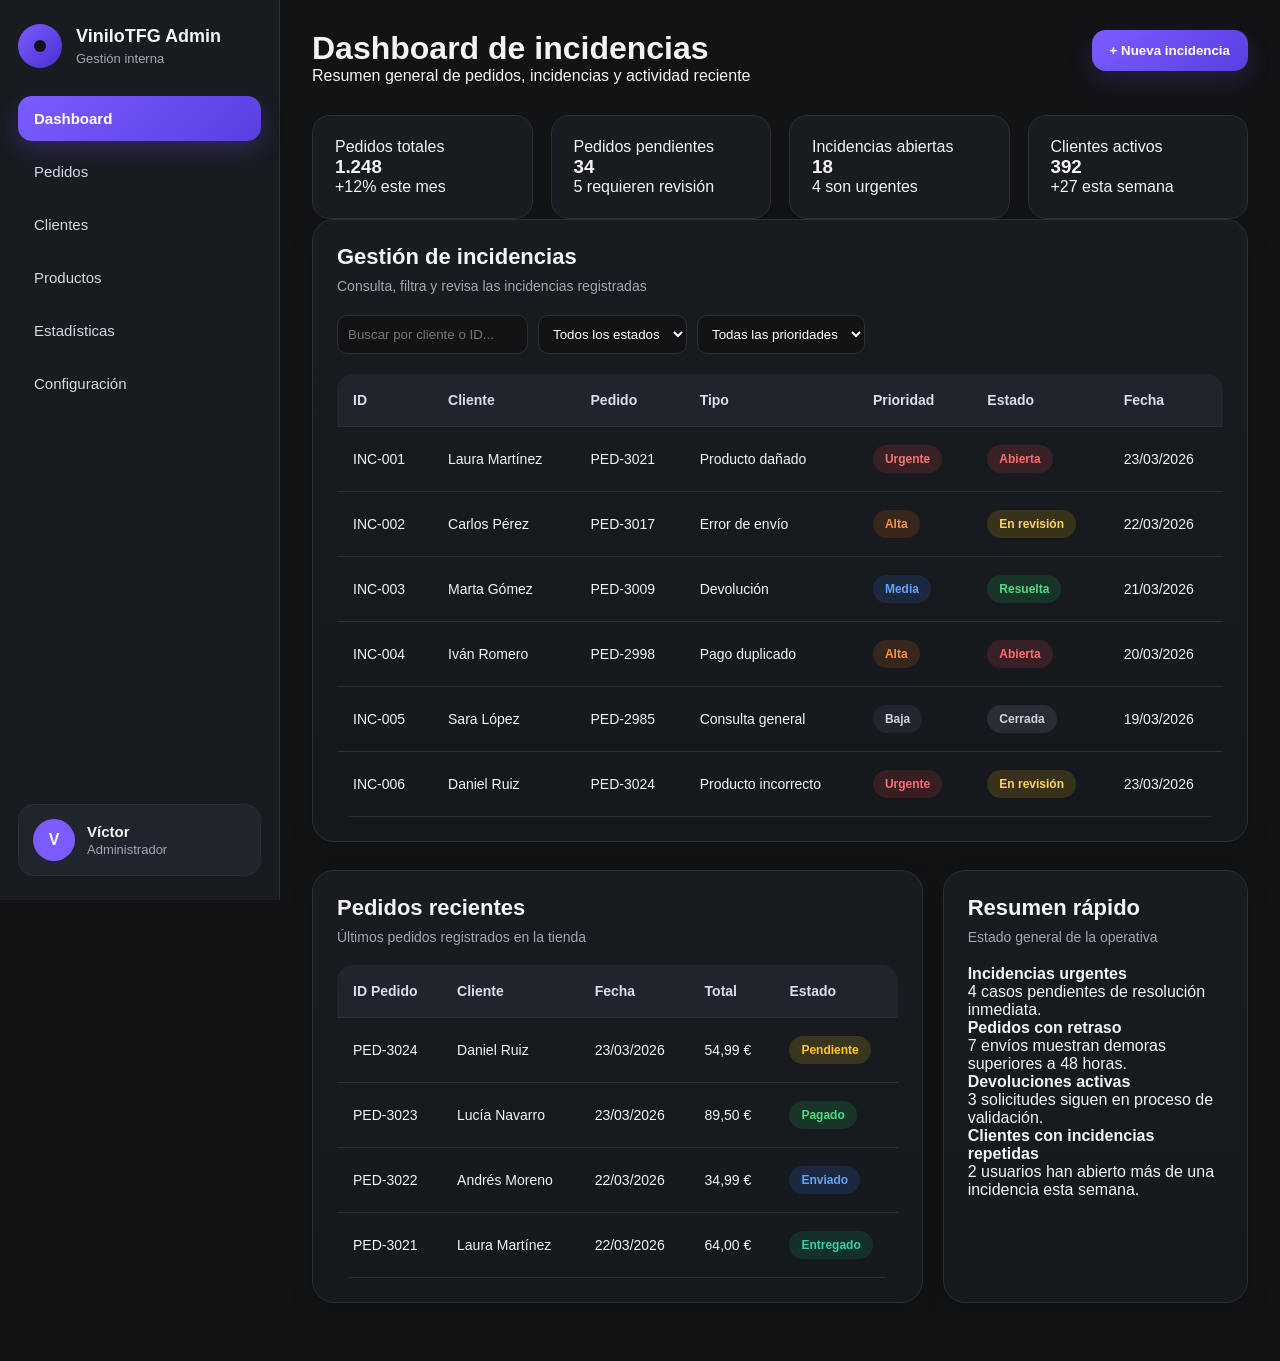
==== index.html @ 1e36442f "Primer commit" ====
<!DOCTYPE html>
<html lang="es">
<head>
  <meta charset="UTF-8" />
  <meta name="viewport" content="width=device-width, initial-scale=1.0" />
  <title>ViniloTFG Admin - Incidencias</title>
  <link rel="stylesheet" href="css/global.css">
  <link rel="stylesheet" href="css/dashboard.css">
</head>
<body>
  <div class="layout">
    
    <!-- SIDEBAR -->
    <aside class="sidebar">
      <div class="sidebar-top">
        <div class="logo-box">
          <div class="logo-circle"></div>
          <div>
            <h2>ViniloTFG Admin</h2>
            <p>Gestión interna</p>
          </div>
        </div>
      </div>

      <nav class="sidebar-nav">
        <a href="index.html" class="nav-item active">Dashboard</a>
        <a href="pedidos.html" class="nav-item">Pedidos</a>
        <a href="clientes.html" class="nav-item">Clientes</a>
        <a href="#" class="nav-item">Productos</a>
        <a href="#" class="nav-item">Estadísticas</a>
        <a href="#" class="nav-item">Configuración</a>
      </nav>

      <div class="sidebar-bottom">
        <div class="user-card">
          <div class="user-avatar">V</div>
          <div>
            <h4>Víctor</h4>
            <p>Administrador</p>
          </div>
        </div>
      </div>
    </aside>

    <!-- CONTENIDO PRINCIPAL -->
    <main class="main-content">
      
      <!-- TOPBAR -->
      <header class="topbar">
        <div>
          <h1>Dashboard de incidencias</h1>
          <p>Resumen general de pedidos, incidencias y actividad reciente</p>
        </div>

        <div class="topbar-actions">
          <button class="primary-btn" onclick="window.location.href='nueva-incidencia.html'">
                + Nueva incidencia
        </button>
        </div>
      </header>

      <!-- TARJETAS RESUMEN -->
      <section class="stats-grid">
        <div class="stat-card">
          <div class="stat-info">
            <p>Pedidos totales</p>
            <h3>1.248</h3>
            <span>+12% este mes</span>
          </div>
        </div>

        <div class="stat-card">
          <div class="stat-info">
            <p>Pedidos pendientes</p>
            <h3>34</h3>
            <span>5 requieren revisión</span>
          </div>
        </div>

        <div class="stat-card">
          <div class="stat-info">
            <p>Incidencias abiertas</p>
            <h3>18</h3>
            <span>4 son urgentes</span>
          </div>
        </div>

        <div class="stat-card">
          <div class="stat-info">
            <p>Clientes activos</p>
            <h3>392</h3>
            <span>+27 esta semana</span>
          </div>
        </div>
      </section>

      <!-- BLOQUE INCIDENCIAS -->
      <section class="panel">
        <div class="panel-header">
          <div>
            <h2>Gestión de incidencias</h2>
            <p>Consulta, filtra y revisa las incidencias registradas</p>
          </div>
        </div>

        <!-- FILTROS -->
        <div class="filters">
          <input type="text" id="searchIncident" placeholder="Buscar por cliente o ID..." />
          
          <select id="statusFilter">
            <option value="all">Todos los estados</option>
            <option value="Abierta">Abierta</option>
            <option value="En revisión">En revisión</option>
            <option value="Resuelta">Resuelta</option>
            <option value="Cerrada">Cerrada</option>
          </select>

          <select id="priorityFilter">
            <option value="all">Todas las prioridades</option>
            <option value="Baja">Baja</option>
            <option value="Media">Media</option>
            <option value="Alta">Alta</option>
            <option value="Urgente">Urgente</option>
          </select>
        </div>

        <!-- TABLA INCIDENCIAS -->
        <div class="table-container">
          <table>
            <thead>
              <tr>
                <th>ID</th>
                <th>Cliente</th>
                <th>Pedido</th>
                <th>Tipo</th>
                <th>Prioridad</th>
                <th>Estado</th>
                <th>Fecha</th>
              </tr>
            </thead>
            <tbody id="incidentTableBody">
              <!-- JS -->
            </tbody>
          </table>
        </div>
      </section>

      <!-- BLOQUE PEDIDOS RECIENTES -->
      <section class="bottom-grid">
        <div class="panel">
          <div class="panel-header">
            <div>
              <h2>Pedidos recientes</h2>
              <p>Últimos pedidos registrados en la tienda</p>
            </div>
          </div>

          <div class="table-container">
            <table>
              <thead>
                <tr>
                  <th>ID Pedido</th>
                  <th>Cliente</th>
                  <th>Fecha</th>
                  <th>Total</th>
                  <th>Estado</th>
                </tr>
              </thead>
              <tbody id="ordersTableBody">
                <!-- JS -->
              </tbody>
            </table>
          </div>
        </div>

        <div class="panel">
          <div class="panel-header">
            <div>
              <h2>Resumen rápido</h2>
              <p>Estado general de la operativa</p>
            </div>
          </div>

          <div class="summary-boxes">
            <div class="summary-item">
              <h4>Incidencias urgentes</h4>
              <p>4 casos pendientes de resolución inmediata.</p>
            </div>

            <div class="summary-item">
              <h4>Pedidos con retraso</h4>
              <p>7 envíos muestran demoras superiores a 48 horas.</p>
            </div>

            <div class="summary-item">
              <h4>Devoluciones activas</h4>
              <p>3 solicitudes siguen en proceso de validación.</p>
            </div>

            <div class="summary-item">
              <h4>Clientes con incidencias repetidas</h4>
              <p>2 usuarios han abierto más de una incidencia esta semana.</p>
            </div>
          </div>
        </div>
      </section>

    </main>
  </div>

  <script src="script.js"></script>
</body>
</html>
---- css/global.css ----
* {
  margin: 0;
  padding: 0;
  box-sizing: border-box;
  font-family: Arial, Helvetica, sans-serif;
}

html {
  scroll-behavior: smooth;
}

body {
  background-color: #111315;
  color: #f3f4f6;
}

a {
  color: inherit;
  text-decoration: none;
}

.layout {
  display: flex;
  min-height: 100vh;
}

/* SIDEBAR */
.sidebar {
  width: 280px;
  min-width: 280px;
  background-color: #181b20;
  border-right: 1px solid #2a2f38;
  display: flex;
  flex-direction: column;
  justify-content: flex-start;
  padding: 24px 18px;
  position: sticky;
  top: 0;
  height: 100vh;
}

.sidebar-top {
  margin-bottom: 28px;
}

.logo-box {
  display: flex;
  align-items: center;
  gap: 14px;
}

.logo-circle {
  width: 44px;
  height: 44px;
  background: linear-gradient(135deg, #7c5cff, #4b2fd1);
  border-radius: 50%;
  position: relative;
  flex-shrink: 0;
}

.logo-circle::after {
  content: "";
  width: 12px;
  height: 12px;
  background-color: #111315;
  border-radius: 50%;
  position: absolute;
  top: 16px;
  left: 16px;
}

.logo-box h2 {
  font-size: 18px;
  margin-bottom: 4px;
  line-height: 1.2;
}

.logo-box p {
  color: #a1a7b3;
  font-size: 13px;
}

.sidebar-nav {
  display: flex;
  flex-direction: column;
  gap: 8px;
}

.nav-item {
  text-decoration: none;
  color: #d5d9e2;
  padding: 14px 16px;
  border-radius: 14px;
  transition: 0.25s ease;
  font-size: 15px;
  font-weight: 500;
}

.nav-item:hover {
  background-color: #222833;
  color: #ffffff;
  transform: translateX(2px);
}

.nav-item.active {
  background: linear-gradient(135deg, #7c5cff, #5a3fe0);
  color: white;
  font-weight: bold;
  box-shadow: 0 10px 24px rgba(124, 92, 255, 0.22);
}

.sidebar-bottom {
  margin-top: auto;
  padding-top: 24px;
}

.clickable-row {
  cursor: pointer;
}

.clickable-row:hover {
  background-color: #232832 !important;
  transform: scale(1.01);
}

.user-card {
  background-color: #20242c;
  border: 1px solid #2a2f38;
  border-radius: 16px;
  padding: 14px;
  display: flex;
  align-items: center;
  gap: 12px;
}

.user-avatar {
  width: 42px;
  height: 42px;
  border-radius: 50%;
  background-color: #7c5cff;
  display: flex;
  align-items: center;
  justify-content: center;
  font-weight: bold;
}

.user-card h4 {
  font-size: 15px;
  margin-bottom: 2px;
}

.user-card p {
  font-size: 13px;
  color: #a1a7b3;
}

/* MAIN */
.main-content {
  flex: 1;
  padding: 30px 32px;
}

/* BOTONES */
.primary-btn {
  background: linear-gradient(135deg, #7c5cff, #5a3fe0);
  border: none;
  color: white;
  padding: 13px 18px;
  border-radius: 14px;
  cursor: pointer;
  font-weight: bold;
  transition: 0.25s ease;
  box-shadow: 0 10px 24px rgba(124, 92, 255, 0.18);
}

.primary-btn:hover {
  transform: translateY(-1px);
  opacity: 0.96;
}

.primary-btn:active {
  transform: translateY(0);
}

.secondary-btn {
  background-color: #20242c;
  border: 1px solid #2a2f38;
  color: #f3f4f6;
  padding: 13px 18px;
  border-radius: 14px;
  cursor: pointer;
  font-weight: 600;
  transition: 0.25s ease;
}

.secondary-btn:hover {
  background-color: #252b34;
}

/* PANEL */
.panel {
  background: linear-gradient(180deg, #181b20 0%, #15181d 100%);
  border: 1px solid #2a2f38;
  border-radius: 22px;
  padding: 24px;
  margin-bottom: 28px;
  box-shadow: 0 8px 24px rgba(0, 0, 0, 0.14);
}

.panel-header {
  display: flex;
  justify-content: space-between;
  align-items: center;
  margin-bottom: 18px;
}

.panel-header h2 {
  font-size: 22px;
  margin-bottom: 6px;
  line-height: 1.2;
}

.panel-header p {
  color: #a1a7b3;
  font-size: 14px;
  line-height: 1.45;
}

/* TABLAS */
.table-container {
  overflow-x: auto;
  border-radius: 16px;
}

table {
  width: 100%;
  border-collapse: collapse;
}

thead {
  background-color: #20242c;
}

th,
td {
  text-align: left;
  padding: 18px 16px;
  border-bottom: 1px solid #2a2f38;
  font-size: 14px;
  vertical-align: middle;
}

th {
  color: #d8deea;
  font-weight: 700;
}

td {
  color: #f3f4f6;
}

tbody tr {
  transition: 0.2s ease;
}

tbody tr:hover {
  background-color: #1e232b;
}

/* BADGES */
.badge {
  display: inline-flex;
  align-items: center;
  justify-content: center;
  padding: 7px 12px;
  border-radius: 999px;
  font-size: 12px;
  font-weight: bold;
  white-space: nowrap;
}

.badge-open {
  background-color: rgba(255, 77, 79, 0.15);
  color: #ff6b6b;
}

.badge-review {
  background-color: rgba(255, 193, 7, 0.15);
  color: #ffd166;
}

.badge-resolved {
  background-color: rgba(34, 197, 94, 0.15);
  color: #4ade80;
}

.badge-closed {
  background-color: rgba(148, 163, 184, 0.15);
  color: #cbd5e1;
}

.badge-low {
  background-color: rgba(100, 116, 139, 0.15);
  color: #cbd5e1;
}

.badge-medium {
  background-color: rgba(59, 130, 246, 0.15);
  color: #60a5fa;
}

.badge-high {
  background-color: rgba(249, 115, 22, 0.15);
  color: #fb923c;
}

.badge-urgent {
  background-color: rgba(239, 68, 68, 0.15);
  color: #f87171;
}

.badge-pending {
  background-color: rgba(250, 204, 21, 0.15);
  color: #facc15;
}

.badge-paid {
  background-color: rgba(34, 197, 94, 0.15);
  color: #4ade80;
}

.badge-shipped {
  background-color: rgba(59, 130, 246, 0.15);
  color: #60a5fa;
}

.badge-delivered {
  background-color: rgba(16, 185, 129, 0.15);
  color: #34d399;
}

.clickable-row {
  cursor: pointer;
}

.clickable-row:hover {
  background-color: #232832 !important;
}

/* SCROLLBAR */
::-webkit-scrollbar {
  width: 10px;
  height: 10px;
}

::-webkit-scrollbar-track {
  background: #111315;
}

::-webkit-scrollbar-thumb {
  background: #2a2f38;
  border-radius: 999px;
}

::-webkit-scrollbar-thumb:hover {
  background: #3a4150;
}

/* RESPONSIVE */
@media (max-width: 1024px) {
  .layout {
    flex-direction: column;
  }

  .sidebar {
    width: 100%;
    min-width: 100%;
    height: auto;
    position: relative;
    border-right: none;
    border-bottom: 1px solid #2a2f38;
  }

  .sidebar-bottom {
    margin-top: 24px;
  }

  .main-content {
    padding: 24px;
  }
}

@media (max-width: 700px) {
  .main-content {
    padding: 18px;
  }

  .panel {
    padding: 18px;
  }

  th,
  td {
    padding: 14px 12px;
  }
}
/* FORMULARIOS */

form label {
  display: block;
  margin-bottom: 10px;
  font-size: 15px;
  color: #c7ced9;
  font-weight: 500;
}

form input,
form select,
form textarea {
  width: 100%;
  background-color: #202632;
  border: 1px solid #465066;
  border-radius: 14px;
  padding: 14px 16px;
  color: #f3f4f6;
  font-size: 15px;
  outline: none;
  transition: 0.2s ease;
  box-shadow: inset 0 1px 0 rgba(255, 255, 255, 0.03);
}

form input::placeholder,
form textarea::placeholder {
  color: #9aa3b2;
}

form input:focus,
form select:focus,
form textarea:focus {
  border-color: #7c5cff;
  box-shadow:
    0 0 0 3px rgba(124, 92, 255, 0.16),
    inset 0 1px 0 rgba(255, 255, 255, 0.04);
  background-color: #252c39;
}

.form-grid {
  display: grid;
  grid-template-columns: 1fr 1fr;
  gap: 24px;
}

textarea {
  resize: vertical;
  min-height: 160px;
}

.form-actions {
  margin-top: 30px;
  display: flex;
  gap: 12px;
}

@media (max-width: 900px) {
  .form-grid {
    grid-template-columns: 1fr;
  }
}
---- css/dashboard.css ----
.topbar {
  display: flex;
  justify-content: space-between;
  margin-bottom: 30px;
}

.stats-grid {
  display: grid;
  grid-template-columns: repeat(4, 1fr);
  gap: 18px;
}

.stat-card {
  background-color: #181b20;
  border: 1px solid #2a2f38;
  border-radius: 18px;
  padding: 22px;
}

.filters {
  display: flex;
  gap: 10px;
  margin-bottom: 20px;
}

.filters input,
.filters select {
  background-color: #111315;
  color: white;
  border: 1px solid #2a2f38;
  border-radius: 10px;
  padding: 10px;
}

.bottom-grid {
  display: grid;
  grid-template-columns: 2fr 1fr;
  gap: 20px;
}
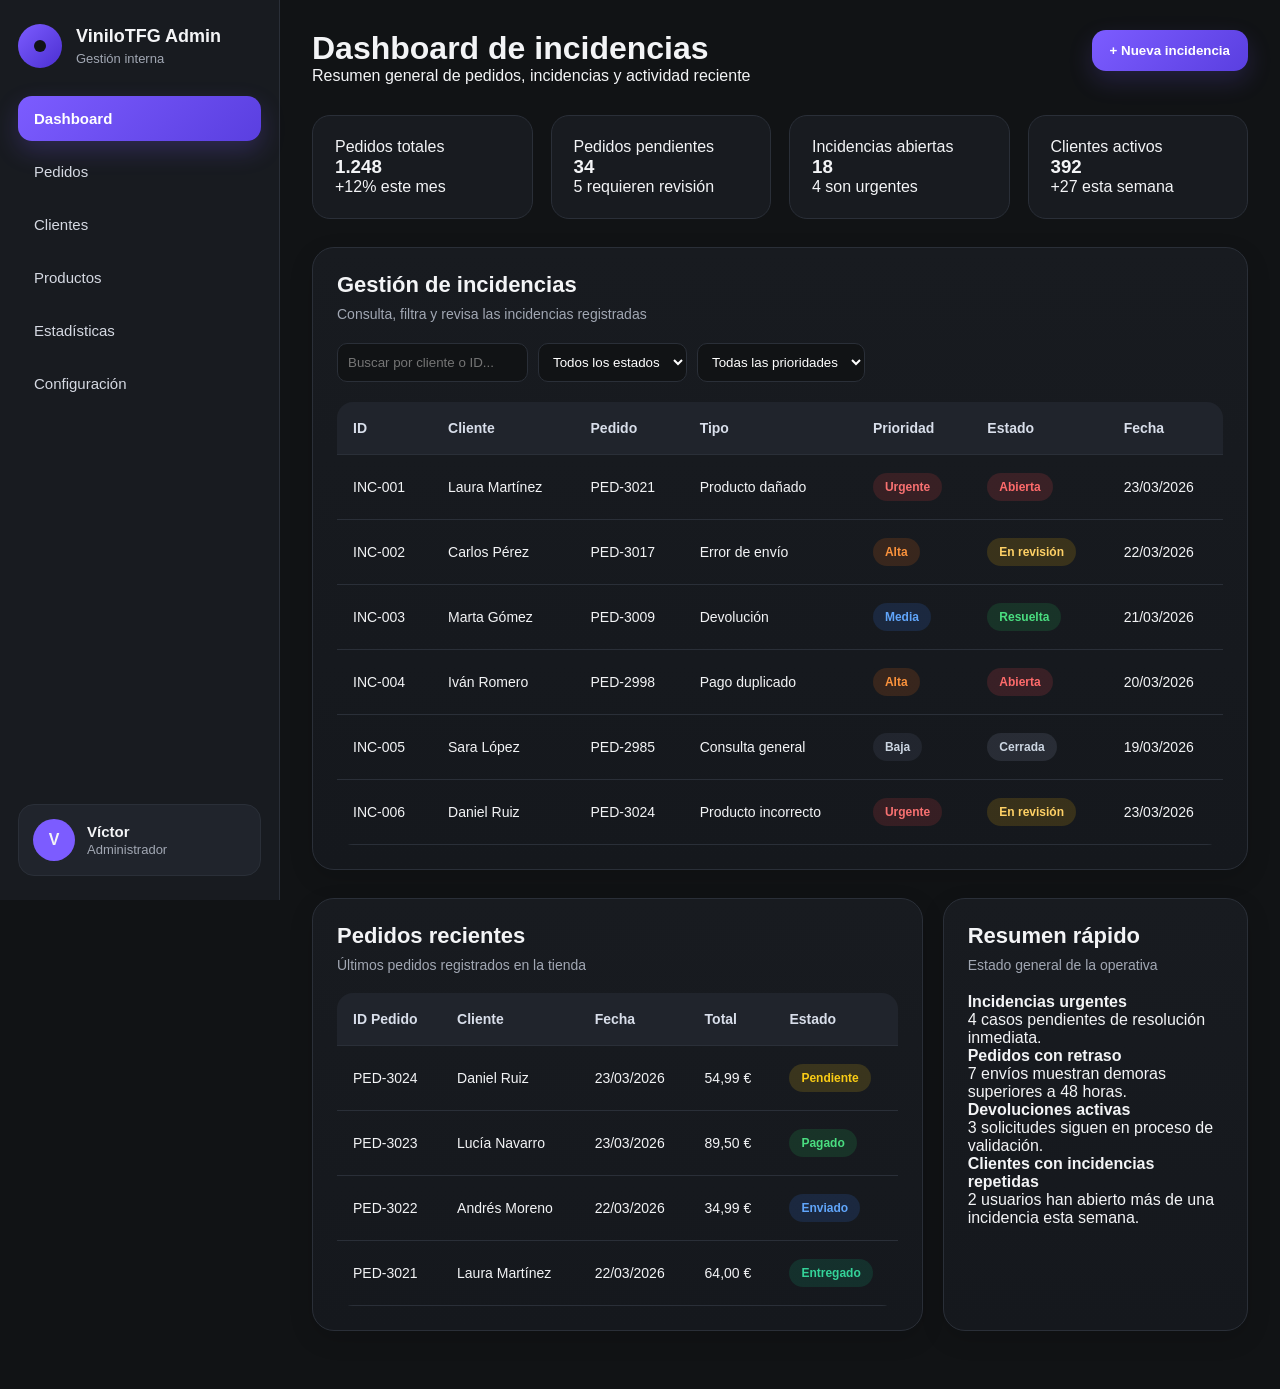
==== commit db30b832: "Todas las secciones" ====
--- a/index.html
+++ b/index.html
@@ -26,9 +26,9 @@
         <a href="index.html" class="nav-item active">Dashboard</a>
         <a href="pedidos.html" class="nav-item">Pedidos</a>
         <a href="clientes.html" class="nav-item">Clientes</a>
-        <a href="#" class="nav-item">Productos</a>
-        <a href="#" class="nav-item">Estadísticas</a>
-        <a href="#" class="nav-item">Configuración</a>
+        <a href="productos.html" class="nav-item">Productos</a>
+        <a href="estadisticas.html" class="nav-item">Estadísticas</a>
+        <a href="configuracion.html" class="nav-item">Configuración</a>
       </nav>
 
       <div class="sidebar-bottom">
@@ -208,6 +208,8 @@
     </main>
   </div>
 
-  <script src="script.js"></script>
+  <script src="js/shared.js"></script>
+  <script src="js/incidencias.js"></script>
+  <script src="js/pedidos.js"></script>
 </body>
 </html>
--- a/css/dashboard.css
+++ b/css/dashboard.css
@@ -8,6 +8,7 @@
   display: grid;
   grid-template-columns: repeat(4, 1fr);
   gap: 18px;
+  margin-bottom: 28px;
 }
 
 .stat-card {
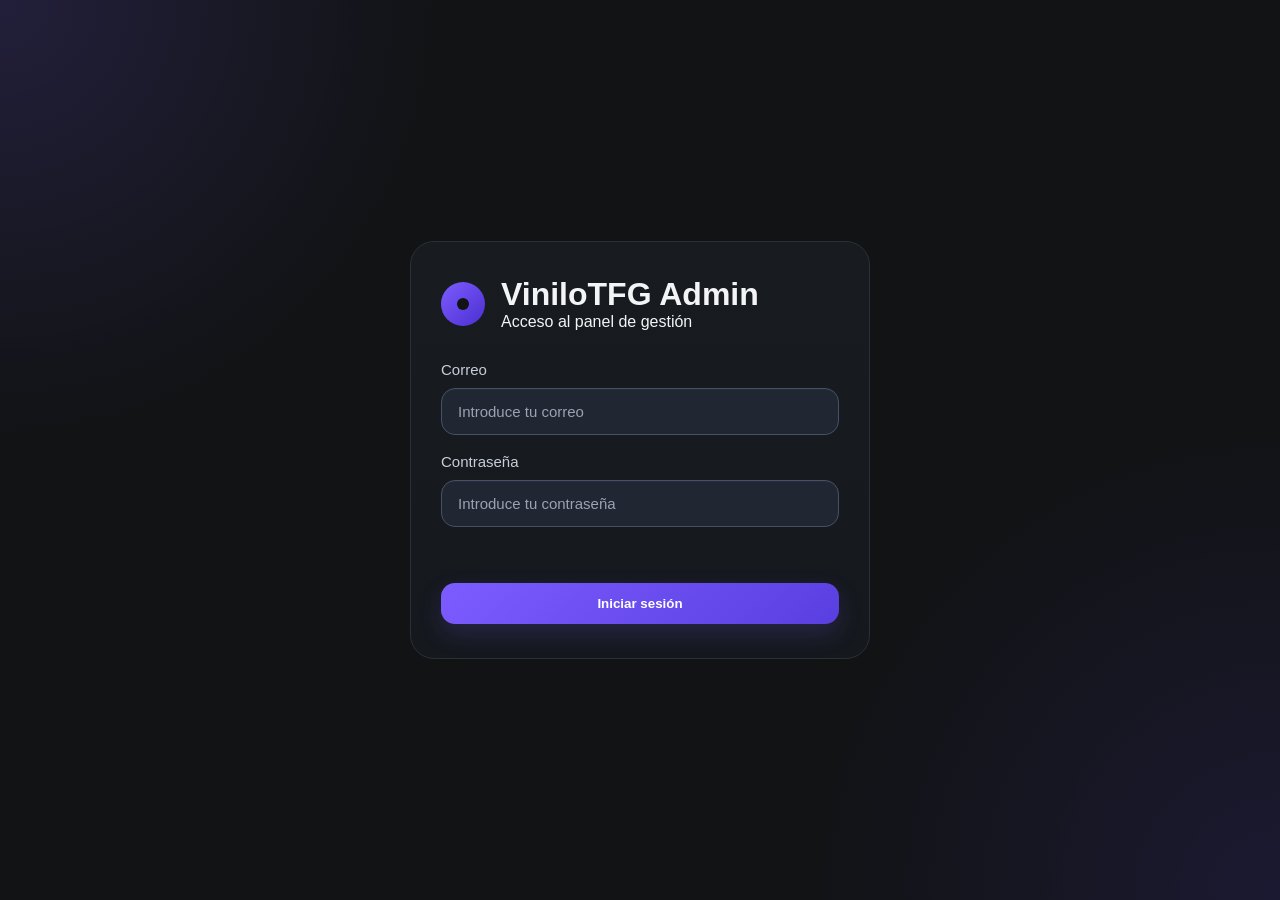
==== commit 99bbb06e: "loginycomments" ====
--- a/index.html
+++ b/index.html
@@ -4,13 +4,16 @@
   <meta charset="UTF-8" />
   <meta name="viewport" content="width=device-width, initial-scale=1.0" />
   <title>ViniloTFG Admin - Incidencias</title>
+
+  <!-- Hojas de estilo principales del sistema -->
   <link rel="stylesheet" href="css/global.css">
   <link rel="stylesheet" href="css/dashboard.css">
+  <link rel="stylesheet" href="css/theme.css">
 </head>
 <body>
   <div class="layout">
     
-    <!-- SIDEBAR -->
+    <!-- Barra lateral de navegación -->
     <aside class="sidebar">
       <div class="sidebar-top">
         <div class="logo-box">
@@ -22,6 +25,7 @@
         </div>
       </div>
 
+      <!-- Menú lateral con acceso a las distintas secciones -->
       <nav class="sidebar-nav">
         <a href="index.html" class="nav-item active">Dashboard</a>
         <a href="pedidos.html" class="nav-item">Pedidos</a>
@@ -31,6 +35,7 @@
         <a href="configuracion.html" class="nav-item">Configuración</a>
       </nav>
 
+      <!-- Información del usuario actual -->
       <div class="sidebar-bottom">
         <div class="user-card">
           <div class="user-avatar">V</div>
@@ -45,13 +50,14 @@
     <!-- CONTENIDO PRINCIPAL -->
     <main class="main-content">
       
-      <!-- TOPBAR -->
+      <!-- Cabecera del dashboard -->
       <header class="topbar">
         <div>
           <h1>Dashboard de incidencias</h1>
           <p>Resumen general de pedidos, incidencias y actividad reciente</p>
         </div>
 
+        <!-- Acción principal para crear una nueva incidencia -->
         <div class="topbar-actions">
           <button class="primary-btn" onclick="window.location.href='nueva-incidencia.html'">
                 + Nueva incidencia
@@ -59,7 +65,7 @@
         </div>
       </header>
 
-      <!-- TARJETAS RESUMEN -->
+      <!-- Tarjetas con resumen rápido de métricas -->
       <section class="stats-grid">
         <div class="stat-card">
           <div class="stat-info">
@@ -94,7 +100,7 @@
         </div>
       </section>
 
-      <!-- BLOQUE INCIDENCIAS -->
+      <!-- BLOQUE DE GESTIÓN DE INCIDENCIAS -->
       <section class="panel">
         <div class="panel-header">
           <div>
@@ -103,7 +109,7 @@
           </div>
         </div>
 
-        <!-- FILTROS -->
+        <!-- Filtros para buscar y clasificar incidencias -->
         <div class="filters">
           <input type="text" id="searchIncident" placeholder="Buscar por cliente o ID..." />
           
@@ -124,7 +130,7 @@
           </select>
         </div>
 
-        <!-- TABLA INCIDENCIAS -->
+        <!-- Tabla donde se cargan las incidencias dinámicamente -->
         <div class="table-container">
           <table>
             <thead>
@@ -139,13 +145,13 @@
               </tr>
             </thead>
             <tbody id="incidentTableBody">
-              <!-- JS -->
+              <!-- Contenido generado por JavaScript -->
             </tbody>
           </table>
         </div>
       </section>
 
-      <!-- BLOQUE PEDIDOS RECIENTES -->
+      <!-- BLOQUE DE PEDIDOS RECIENTES Y RESUMEN -->
       <section class="bottom-grid">
         <div class="panel">
           <div class="panel-header">
@@ -155,6 +161,7 @@
             </div>
           </div>
 
+          <!-- Tabla con los últimos pedidos -->
           <div class="table-container">
             <table>
               <thead>
@@ -167,12 +174,13 @@
                 </tr>
               </thead>
               <tbody id="ordersTableBody">
-                <!-- JS -->
+                <!-- Contenido generado por JavaScript -->
               </tbody>
             </table>
           </div>
         </div>
 
+        <!-- Panel de resumen rápido del sistema -->
         <div class="panel">
           <div class="panel-header">
             <div>
@@ -208,6 +216,7 @@
     </main>
   </div>
 
+  <!-- Scripts compartidos y específicos del dashboard -->
   <script src="js/shared.js"></script>
   <script src="js/incidencias.js"></script>
   <script src="js/pedidos.js"></script>
--- a/css/global.css
+++ b/css/global.css
@@ -1,30 +1,38 @@
+/* RESET GENERAL:
+   Limpia estilos por defecto del navegador y define base global */
 * {
   margin: 0;
   padding: 0;
-  box-sizing: border-box;
+  box-sizing: border-box; /* Hace más fácil calcular tamaños */
   font-family: Arial, Helvetica, sans-serif;
 }
 
+/* Scroll suave al navegar entre secciones */
 html {
   scroll-behavior: smooth;
 }
 
+/* Estilo base de la página (tema oscuro) */
 body {
   background-color: #111315;
   color: #f3f4f6;
 }
 
+/* Enlaces sin subrayado y heredando color */
 a {
   color: inherit;
   text-decoration: none;
 }
 
+/* CONTENEDOR PRINCIPAL:
+   Divide la pantalla en sidebar + contenido */
 .layout {
   display: flex;
   min-height: 100vh;
 }
 
-/* SIDEBAR */
+/* SIDEBAR:
+   Menú lateral fijo con estructura vertical */
 .sidebar {
   width: 280px;
   min-width: 280px;
@@ -34,21 +42,24 @@
   flex-direction: column;
   justify-content: flex-start;
   padding: 24px 18px;
-  position: sticky;
+  position: sticky; /* Se queda fija al hacer scroll */
   top: 0;
   height: 100vh;
 }
 
+/* Separación superior (logo/zona inicial) */
 .sidebar-top {
   margin-bottom: 28px;
 }
 
+/* Contenedor del logo + texto */
 .logo-box {
   display: flex;
   align-items: center;
   gap: 14px;
 }
 
+/* Círculo visual del logo con degradado */
 .logo-circle {
   width: 44px;
   height: 44px;
@@ -58,6 +69,7 @@
   flex-shrink: 0;
 }
 
+/* Detalle interior del logo (efecto punto) */
 .logo-circle::after {
   content: "";
   width: 12px;
@@ -69,39 +81,45 @@
   left: 16px;
 }
 
+/* Texto principal del logo */
 .logo-box h2 {
   font-size: 18px;
   margin-bottom: 4px;
   line-height: 1.2;
 }
 
+/* Subtexto del logo */
 .logo-box p {
   color: #a1a7b3;
   font-size: 13px;
 }
 
+/* MENÚ DE NAVEGACIÓN */
 .sidebar-nav {
   display: flex;
   flex-direction: column;
   gap: 8px;
 }
 
+/* Elemento de menú */
 .nav-item {
   text-decoration: none;
   color: #d5d9e2;
   padding: 14px 16px;
   border-radius: 14px;
-  transition: 0.25s ease;
+  transition: 0.25s ease; /* Animaciones suaves */
   font-size: 15px;
   font-weight: 500;
 }
 
+/* Hover: pequeño desplazamiento y cambio de fondo */
 .nav-item:hover {
   background-color: #222833;
   color: #ffffff;
   transform: translateX(2px);
 }
 
+/* Item activo (seleccionado) */
 .nav-item.active {
   background: linear-gradient(135deg, #7c5cff, #5a3fe0);
   color: white;
@@ -109,11 +127,13 @@
   box-shadow: 0 10px 24px rgba(124, 92, 255, 0.22);
 }
 
+/* ZONA INFERIOR SIDEBAR (usuario) */
 .sidebar-bottom {
-  margin-top: auto;
+  margin-top: auto; /* Empuja al fondo */
   padding-top: 24px;
 }
 
+/* Filas clicables (tablas, listas, etc.) */
 .clickable-row {
   cursor: pointer;
 }
@@ -123,6 +143,7 @@
   transform: scale(1.01);
 }
 
+/* TARJETA DE USUARIO */
 .user-card {
   background-color: #20242c;
   border: 1px solid #2a2f38;
@@ -133,6 +154,7 @@
   gap: 12px;
 }
 
+/* Avatar circular del usuario */
 .user-avatar {
   width: 42px;
   height: 42px;
@@ -144,23 +166,25 @@
   font-weight: bold;
 }
 
+/* Nombre usuario */
 .user-card h4 {
   font-size: 15px;
   margin-bottom: 2px;
 }
 
+/* Info secundaria usuario */
 .user-card p {
   font-size: 13px;
   color: #a1a7b3;
 }
 
-/* MAIN */
+/* CONTENIDO PRINCIPAL */
 .main-content {
-  flex: 1;
+  flex: 1; /* Ocupa el resto del espacio */
   padding: 30px 32px;
 }
 
-/* BOTONES */
+/* BOTONES PRINCIPALES */
 .primary-btn {
   background: linear-gradient(135deg, #7c5cff, #5a3fe0);
   border: none;
@@ -173,15 +197,18 @@
   box-shadow: 0 10px 24px rgba(124, 92, 255, 0.18);
 }
 
+/* Hover botón principal */
 .primary-btn:hover {
   transform: translateY(-1px);
   opacity: 0.96;
 }
 
+/* Click botón */
 .primary-btn:active {
   transform: translateY(0);
 }
 
+/* BOTÓN SECUNDARIO */
 .secondary-btn {
   background-color: #20242c;
   border: 1px solid #2a2f38;
@@ -197,7 +224,7 @@
   background-color: #252b34;
 }
 
-/* PANEL */
+/* PANEL (tarjetas/contenedores principales) */
 .panel {
   background: linear-gradient(180deg, #181b20 0%, #15181d 100%);
   border: 1px solid #2a2f38;
@@ -207,6 +234,7 @@
   box-shadow: 0 8px 24px rgba(0, 0, 0, 0.14);
 }
 
+/* Cabecera del panel */
 .panel-header {
   display: flex;
   justify-content: space-between;
@@ -214,12 +242,14 @@
   margin-bottom: 18px;
 }
 
+/* Título del panel */
 .panel-header h2 {
   font-size: 22px;
   margin-bottom: 6px;
   line-height: 1.2;
 }
 
+/* Subtítulo/descripción */
 .panel-header p {
   color: #a1a7b3;
   font-size: 14px;
@@ -228,7 +258,7 @@
 
 /* TABLAS */
 .table-container {
-  overflow-x: auto;
+  overflow-x: auto; /* Scroll horizontal si hace falta */
   border-radius: 16px;
 }
 
@@ -237,10 +267,12 @@
   border-collapse: collapse;
 }
 
+/* Cabecera tabla */
 thead {
   background-color: #20242c;
 }
 
+/* Celdas */
 th,
 td {
   text-align: left;
@@ -250,15 +282,18 @@
   vertical-align: middle;
 }
 
+/* Encabezados */
 th {
   color: #d8deea;
   font-weight: 700;
 }
 
+/* Contenido */
 td {
   color: #f3f4f6;
 }
 
+/* Hover filas */
 tbody tr {
   transition: 0.2s ease;
 }
@@ -267,7 +302,8 @@
   background-color: #1e232b;
 }
 
-/* BADGES */
+/* BADGES:
+   Etiquetas de estado/prioridad */
 .badge {
   display: inline-flex;
   align-items: center;
@@ -279,75 +315,21 @@
   white-space: nowrap;
 }
 
-.badge-open {
-  background-color: rgba(255, 77, 79, 0.15);
-  color: #ff6b6b;
-}
-
-.badge-review {
-  background-color: rgba(255, 193, 7, 0.15);
-  color: #ffd166;
-}
-
-.badge-resolved {
-  background-color: rgba(34, 197, 94, 0.15);
-  color: #4ade80;
-}
-
-.badge-closed {
-  background-color: rgba(148, 163, 184, 0.15);
-  color: #cbd5e1;
-}
-
-.badge-low {
-  background-color: rgba(100, 116, 139, 0.15);
-  color: #cbd5e1;
-}
-
-.badge-medium {
-  background-color: rgba(59, 130, 246, 0.15);
-  color: #60a5fa;
-}
-
-.badge-high {
-  background-color: rgba(249, 115, 22, 0.15);
-  color: #fb923c;
-}
-
-.badge-urgent {
-  background-color: rgba(239, 68, 68, 0.15);
-  color: #f87171;
-}
-
-.badge-pending {
-  background-color: rgba(250, 204, 21, 0.15);
-  color: #facc15;
-}
-
-.badge-paid {
-  background-color: rgba(34, 197, 94, 0.15);
-  color: #4ade80;
-}
-
-.badge-shipped {
-  background-color: rgba(59, 130, 246, 0.15);
-  color: #60a5fa;
-}
-
-.badge-delivered {
-  background-color: rgba(16, 185, 129, 0.15);
-  color: #34d399;
-}
-
-.clickable-row {
-  cursor: pointer;
-}
-
-.clickable-row:hover {
-  background-color: #232832 !important;
-}
-
-/* SCROLLBAR */
+/* Diferentes estados visuales */
+.badge-open { background-color: rgba(255, 77, 79, 0.15); color: #ff6b6b; }
+.badge-review { background-color: rgba(255, 193, 7, 0.15); color: #ffd166; }
+.badge-resolved { background-color: rgba(34, 197, 94, 0.15); color: #4ade80; }
+.badge-closed { background-color: rgba(148, 163, 184, 0.15); color: #cbd5e1; }
+.badge-low { background-color: rgba(100, 116, 139, 0.15); color: #cbd5e1; }
+.badge-medium { background-color: rgba(59, 130, 246, 0.15); color: #60a5fa; }
+.badge-high { background-color: rgba(249, 115, 22, 0.15); color: #fb923c; }
+.badge-urgent { background-color: rgba(239, 68, 68, 0.15); color: #f87171; }
+.badge-pending { background-color: rgba(250, 204, 21, 0.15); color: #facc15; }
+.badge-paid { background-color: rgba(34, 197, 94, 0.15); color: #4ade80; }
+.badge-shipped { background-color: rgba(59, 130, 246, 0.15); color: #60a5fa; }
+.badge-delivered { background-color: rgba(16, 185, 129, 0.15); color: #34d399; }
+
+/* SCROLL PERSONALIZADO */
 ::-webkit-scrollbar {
   width: 10px;
   height: 10px;
@@ -366,10 +348,11 @@
   background: #3a4150;
 }
 
-/* RESPONSIVE */
+/* RESPONSIVE:
+   Adaptación a tablet/móvil */
 @media (max-width: 1024px) {
   .layout {
-    flex-direction: column;
+    flex-direction: column; /* Sidebar arriba */
   }
 
   .sidebar {
@@ -390,6 +373,7 @@
   }
 }
 
+/* Ajustes móviles */
 @media (max-width: 700px) {
   .main-content {
     padding: 18px;
@@ -404,8 +388,8 @@
     padding: 14px 12px;
   }
 }
+
 /* FORMULARIOS */
-
 form label {
   display: block;
   margin-bottom: 10px;
@@ -414,6 +398,7 @@
   font-weight: 500;
 }
 
+/* Inputs, selects y textarea */
 form input,
 form select,
 form textarea {
@@ -429,11 +414,13 @@
   box-shadow: inset 0 1px 0 rgba(255, 255, 255, 0.03);
 }
 
+/* Placeholder */
 form input::placeholder,
 form textarea::placeholder {
   color: #9aa3b2;
 }
 
+/* Focus en inputs */
 form input:focus,
 form select:focus,
 form textarea:focus {
@@ -444,23 +431,27 @@
   background-color: #252c39;
 }
 
+/* Grid de formulario */
 .form-grid {
   display: grid;
   grid-template-columns: 1fr 1fr;
   gap: 24px;
 }
 
+/* Textarea */
 textarea {
   resize: vertical;
   min-height: 160px;
 }
 
+/* Botones del formulario */
 .form-actions {
   margin-top: 30px;
   display: flex;
   gap: 12px;
 }
 
+/* Responsive formulario */
 @media (max-width: 900px) {
   .form-grid {
     grid-template-columns: 1fr;
--- a/css/dashboard.css
+++ b/css/dashboard.css
@@ -1,9 +1,11 @@
+/* Barra superior con título y acciones */
 .topbar {
   display: flex;
   justify-content: space-between;
   margin-bottom: 30px;
 }
 
+/* Grid de tarjetas de estadísticas */
 .stats-grid {
   display: grid;
   grid-template-columns: repeat(4, 1fr);
@@ -11,6 +13,7 @@
   margin-bottom: 28px;
 }
 
+/* Tarjetas individuales */
 .stat-card {
   background-color: #181b20;
   border: 1px solid #2a2f38;
@@ -18,12 +21,14 @@
   padding: 22px;
 }
 
+/* Zona de filtros */
 .filters {
   display: flex;
   gap: 10px;
   margin-bottom: 20px;
 }
 
+/* Inputs y selects de filtros */
 .filters input,
 .filters select {
   background-color: #111315;
@@ -33,6 +38,7 @@
   padding: 10px;
 }
 
+/* Grid inferior (contenido principal + lateral) */
 .bottom-grid {
   display: grid;
   grid-template-columns: 2fr 1fr;
--- a/css/theme.css
+++ b/css/theme.css
@@ -0,0 +1,215 @@
+/* =========================
+   TEMA CLARO
+========================= */
+
+/* Colores base del body en modo claro */
+body.light-theme {
+  background-color: #f4f7fb;
+  color: #111827;
+}
+
+/* Fondo general layout */
+body.light-theme .layout {
+  background-color: #f4f7fb;
+}
+
+/* SIDEBAR */
+
+/* Sidebar claro */
+body.light-theme .sidebar {
+  background-color: #ffffff;
+  border-right: 1px solid #dbe3ee;
+}
+
+/* Punto interior logo */
+body.light-theme .logo-circle::after {
+  background-color: #ffffff;
+}
+
+/* Textos principales en modo claro */
+body.light-theme .logo-box h2,
+body.light-theme .user-card h4,
+body.light-theme .panel-header h2,
+body.light-theme .topbar h1,
+body.light-theme .detail-topbar h1,
+body.light-theme .detail-grid .panel h2,
+body.light-theme .detail-grid .panel h3,
+body.light-theme .stat-info h3,
+body.light-theme th,
+body.light-theme td,
+body.light-theme .summary-item h4,
+body.light-theme .detail-info-card h3,
+body.light-theme .meta-item strong,
+body.light-theme .timeline-item h4,
+body.light-theme .notification-option-left span,
+body.light-theme .config-summary-grid h4 {
+  color: #111827;
+}
+
+/* Textos secundarios */
+body.light-theme .logo-box p,
+body.light-theme .user-card p,
+body.light-theme .panel-header p,
+body.light-theme .topbar p,
+body.light-theme .detail-subtitle,
+body.light-theme .breadcrumb,
+body.light-theme .summary-item p,
+body.light-theme .detail-description-box p,
+body.light-theme .timeline-item span,
+body.light-theme .timeline-item p,
+body.light-theme .notes-box p,
+body.light-theme .detail-info-card span,
+body.light-theme .meta-item span,
+body.light-theme .notification-option small,
+body.light-theme .config-summary-grid p {
+  color: #6b7280;
+}
+
+/* Links menú */
+body.light-theme .nav-item {
+  color: #1f2937;
+}
+
+/* Hover menú */
+body.light-theme .nav-item:hover {
+  background-color: #eef2f7;
+  color: #111827;
+}
+
+/* Activo */
+body.light-theme .nav-item.active {
+  color: #ffffff;
+}
+
+/* MAIN */
+
+/* Fondo contenido principal */
+body.light-theme .main-content {
+  background-color: #f4f7fb;
+}
+
+/* PANELS Y CARDS */
+
+/* Paneles y tarjetas */
+body.light-theme .panel,
+body.light-theme .stat-card {
+  background: #ffffff;
+  border: 1px solid #dbe3ee;
+  box-shadow: 0 8px 24px rgba(15, 23, 42, 0.06);
+}
+
+/* Elementos secundarios */
+body.light-theme .user-card,
+body.light-theme .detail-info-card,
+body.light-theme .detail-description-box,
+body.light-theme .meta-item,
+body.light-theme .summary-item,
+body.light-theme .notes-box,
+body.light-theme .notification-option,
+body.light-theme .config-summary-grid .summary-item {
+  background-color: #f8fafc;
+  border: 1px solid #dbe3ee;
+}
+
+/* Hover tarjetas */
+body.light-theme .summary-item:hover,
+body.light-theme .notification-option:hover,
+body.light-theme .config-summary-grid .summary-item:hover {
+  background-color: #f1f5f9;
+}
+
+/* TABLAS */
+
+/* Cabecera tabla */
+body.light-theme thead {
+  background-color: #eef2f7;
+}
+
+/* Bordes tabla */
+body.light-theme th,
+body.light-theme td {
+  border-bottom: 1px solid #e5eaf2;
+}
+
+/* Hover filas */
+body.light-theme tbody tr:hover,
+body.light-theme .clickable-row:hover {
+  background-color: #f8fafc !important;
+}
+
+/* INPUTS */
+
+/* Inputs modo claro */
+body.light-theme .search-input,
+body.light-theme .filters input,
+body.light-theme .filters select,
+body.light-theme .status-change-box select,
+body.light-theme form input,
+body.light-theme form select,
+body.light-theme form textarea,
+body.light-theme .config-field-block input,
+body.light-theme .config-field-block select {
+  background-color: #ffffff;
+  color: #111827;
+  border: 1px solid #cfd8e3;
+}
+
+/* Placeholder */
+body.light-theme .search-input::placeholder,
+body.light-theme form input::placeholder,
+body.light-theme form textarea::placeholder {
+  color: #94a3b8;
+}
+
+/* Focus inputs */
+body.light-theme .search-input:focus,
+body.light-theme .filters input:focus,
+body.light-theme .filters select:focus,
+body.light-theme .status-change-box select:focus,
+body.light-theme form input:focus,
+body.light-theme form select:focus,
+body.light-theme form textarea:focus,
+body.light-theme .config-field-block input:focus,
+body.light-theme .config-field-block select:focus {
+  border-color: #7c5cff;
+  background-color: #ffffff;
+  box-shadow: 0 0 0 3px rgba(124, 92, 255, 0.12);
+}
+
+/* Labels */
+body.light-theme form label,
+body.light-theme .config-field-block label,
+body.light-theme .status-change-box label {
+  color: #374151;
+}
+
+/* BREADCRUMB */
+
+/* Links breadcrumb */
+body.light-theme .breadcrumb a {
+  color: #6d4aff;
+}
+
+/* TIMELINE */
+
+/* Línea timeline */
+body.light-theme .timeline-item {
+  border-left: 2px solid #dbe3ee;
+}
+
+/* SCROLL */
+
+/* Fondo scroll */
+body.light-theme ::-webkit-scrollbar-track {
+  background: #f4f7fb;
+}
+
+/* Barra scroll */
+body.light-theme ::-webkit-scrollbar-thumb {
+  background: #cbd5e1;
+}
+
+/* Hover scroll */
+body.light-theme ::-webkit-scrollbar-thumb:hover {
+  background: #94a3b8;
+}
